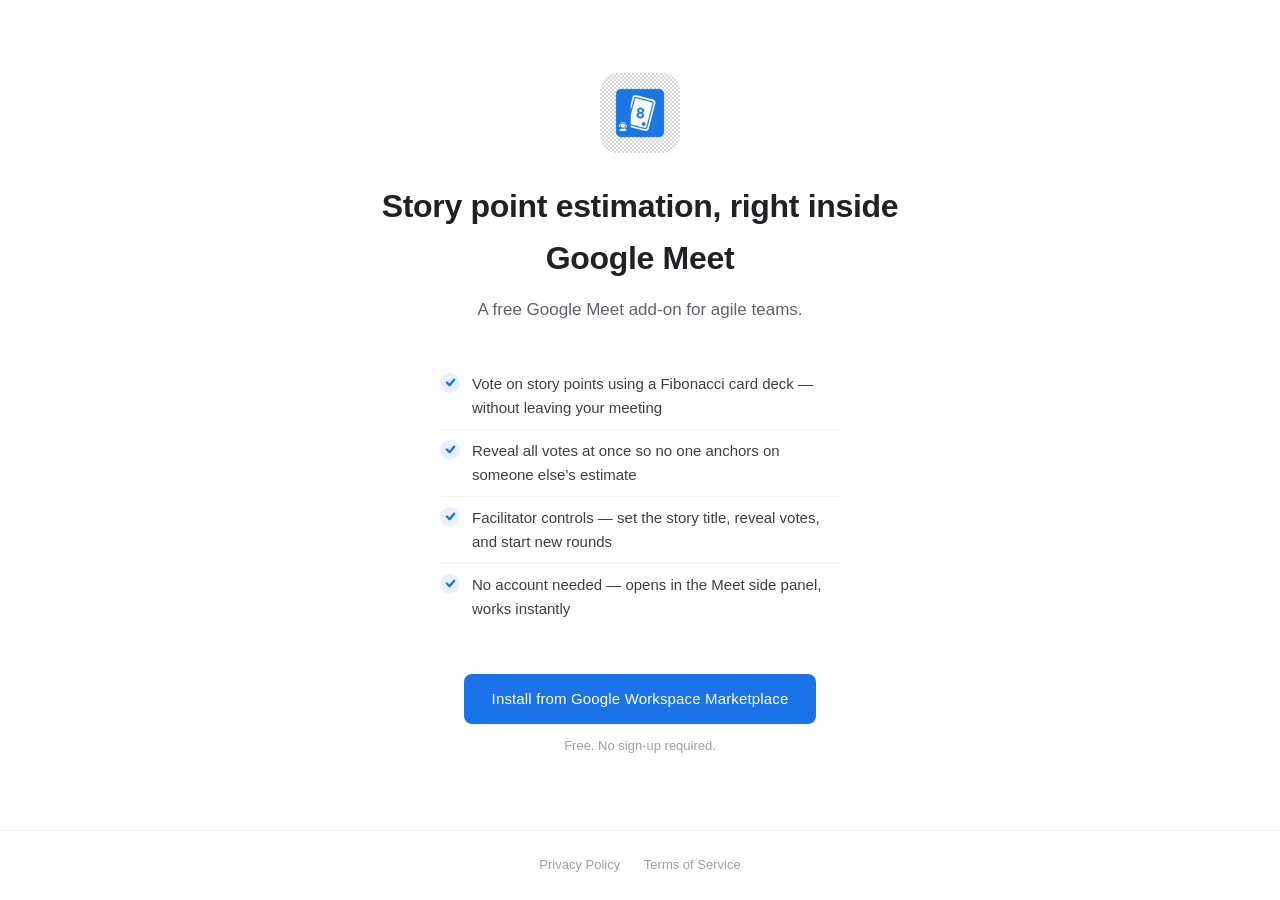
==== index.html @ 3f284678 "feat: add deployment documentation for Google Workspace Marketplace - Created a comprehensive guide " ====
<!doctype html>
<html lang="en">
  <head>
    <meta charset="UTF-8" />
    <meta name="viewport" content="width=device-width, initial-scale=1.0" />
    <title>Planning Poker — Agile Estimation Inside Google Meet</title>
    <style>
      *, *::before, *::after {
        box-sizing: border-box;
        margin: 0;
        padding: 0;
      }

      body {
        font-family: -apple-system, BlinkMacSystemFont, "Segoe UI", Roboto, sans-serif;
        background: #fff;
        color: #202124;
        line-height: 1.6;
        min-height: 100vh;
        display: flex;
        flex-direction: column;
      }

      /* ── Main content ── */
      main {
        flex: 1;
        display: flex;
        align-items: center;
        justify-content: center;
        padding: 64px 24px;
      }

      .card {
        max-width: 520px;
        width: 100%;
        text-align: center;
      }

      /* ── Logo ── */
      .logo {
        width: 80px;
        height: 80px;
        border-radius: 18px;
        margin: 0 auto 28px;
        display: block;
      }

      /* ── Headline ── */
      h1 {
        font-size: clamp(1.5rem, 4vw, 2rem);
        font-weight: 600;
        letter-spacing: -0.01em;
        color: #202124;
        margin-bottom: 12px;
      }

      .subtitle {
        font-size: 1.0625rem;
        color: #5f6368;
        margin-bottom: 40px;
      }

      /* ── Feature list ── */
      ul.features {
        list-style: none;
        text-align: left;
        display: inline-block;
        margin: 0 auto 44px;
        width: 100%;
        max-width: 400px;
      }

      ul.features li {
        display: flex;
        align-items: flex-start;
        gap: 12px;
        font-size: 0.9375rem;
        color: #3c4043;
        padding: 9px 0;
        border-bottom: 1px solid #f1f3f4;
      }

      ul.features li:last-child {
        border-bottom: none;
      }

      .check {
        flex-shrink: 0;
        width: 20px;
        height: 20px;
        background: #e8f0fe;
        border-radius: 50%;
        display: flex;
        align-items: center;
        justify-content: center;
        margin-top: 1px;
      }

      .check svg {
        width: 11px;
        height: 11px;
        stroke: #1a73e8;
        stroke-width: 2.5;
        fill: none;
        stroke-linecap: round;
        stroke-linejoin: round;
      }

      /* ── CTA button ── */
      .cta {
        display: inline-block;
        background: #1a73e8;
        color: #fff;
        font-size: 0.9375rem;
        font-weight: 500;
        text-decoration: none;
        padding: 13px 28px;
        border-radius: 8px;
        transition: background 0.15s;
        letter-spacing: 0.01em;
      }

      .cta:hover {
        background: #1557b0;
      }

      .cta:active {
        background: #1245a3;
      }

      .free-note {
        margin-top: 12px;
        font-size: 0.8125rem;
        color: #9aa0a6;
      }

      /* ── Footer ── */
      footer {
        text-align: center;
        padding: 24px;
        font-size: 0.8125rem;
        color: #9aa0a6;
        border-top: 1px solid #f1f3f4;
      }

      footer a {
        color: #9aa0a6;
        text-decoration: none;
        margin: 0 10px;
      }

      footer a:hover {
        color: #5f6368;
        text-decoration: underline;
      }

      /* ── Mobile ── */
      @media (max-width: 480px) {
        main {
          padding: 48px 20px;
        }

        .logo {
          width: 68px;
          height: 68px;
          border-radius: 15px;
          margin-bottom: 22px;
        }

        .cta {
          display: block;
          text-align: center;
        }
      }
    </style>
  </head>
  <body>
    <main>
      <div class="card">
        <img
          class="logo"
          src="/assets/logo-128x128.png"
          alt="Planning Poker logo"
          width="80"
          height="80"
        />

        <h1>Story point estimation, right inside Google Meet</h1>
        <p class="subtitle">A free Google Meet add-on for agile teams.</p>

        <ul class="features">
          <li>
            <span class="check" aria-hidden="true">
              <svg viewBox="0 0 12 12"><polyline points="2,6 5,9 10,3"/></svg>
            </span>
            Vote on story points using a Fibonacci card deck — without leaving your meeting
          </li>
          <li>
            <span class="check" aria-hidden="true">
              <svg viewBox="0 0 12 12"><polyline points="2,6 5,9 10,3"/></svg>
            </span>
            Reveal all votes at once so no one anchors on someone else's estimate
          </li>
          <li>
            <span class="check" aria-hidden="true">
              <svg viewBox="0 0 12 12"><polyline points="2,6 5,9 10,3"/></svg>
            </span>
            Facilitator controls — set the story title, reveal votes, and start new rounds
          </li>
          <li>
            <span class="check" aria-hidden="true">
              <svg viewBox="0 0 12 12"><polyline points="2,6 5,9 10,3"/></svg>
            </span>
            No account needed — opens in the Meet side panel, works instantly
          </li>
        </ul>

        <a class="cta" href="#">Install from Google Workspace Marketplace</a>
        <p class="free-note">Free. No sign-up required.</p>
      </div>
    </main>

    <footer>
      <a href="/privacy.html">Privacy Policy</a>
      <a href="/tos.html">Terms of Service</a>
    </footer>
  </body>
</html>
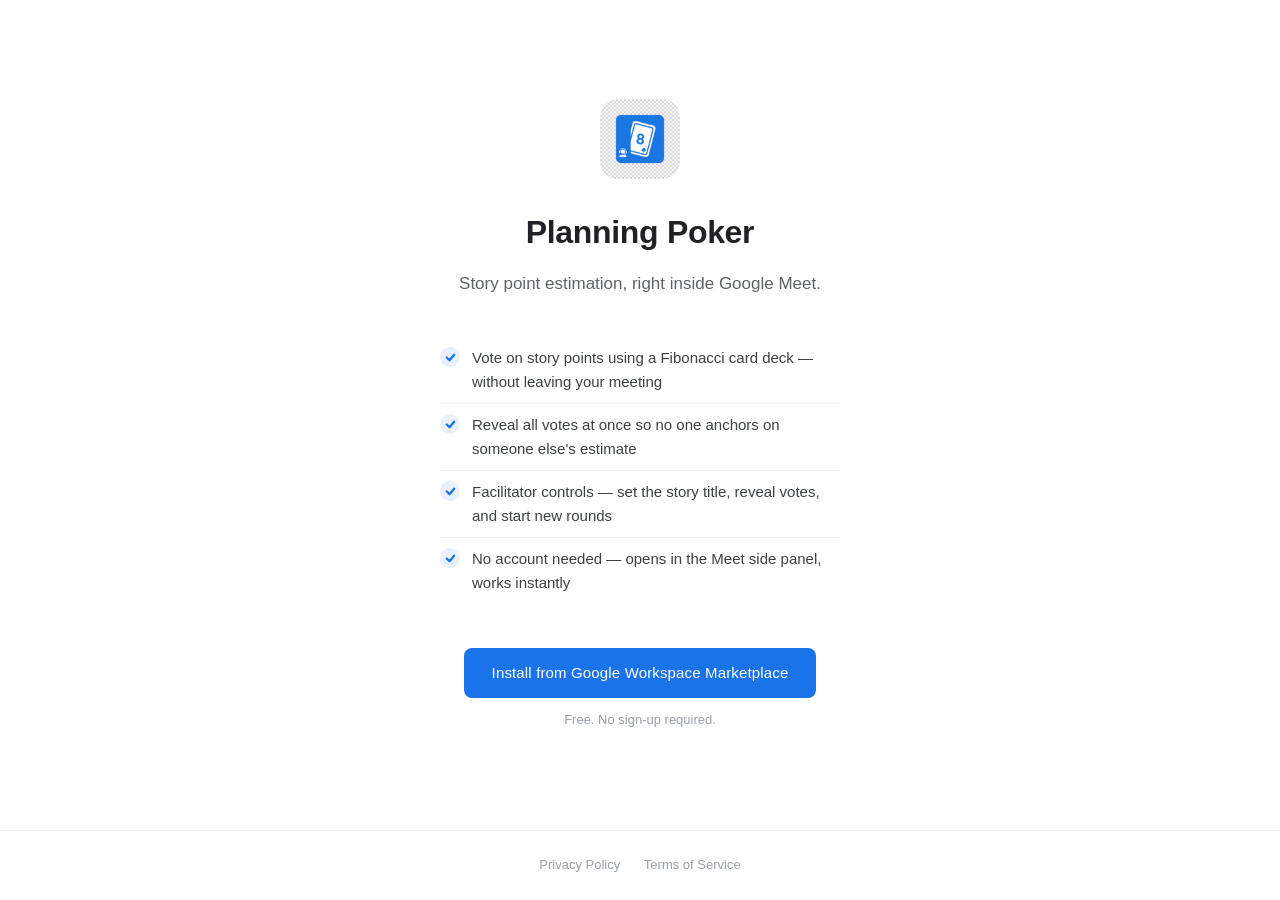
==== commit c7ead826: "fix: update title and subtitle in index.html for clarity" ====
--- a/index.html
+++ b/index.html
@@ -3,7 +3,7 @@
   <head>
     <meta charset="UTF-8" />
     <meta name="viewport" content="width=device-width, initial-scale=1.0" />
-    <title>Planning Poker — Agile Estimation Inside Google Meet</title>
+    <title>Planning Poker</title>
     <style>
       *, *::before, *::after {
         box-sizing: border-box;
@@ -185,8 +185,8 @@
           height="80"
         />
 
-        <h1>Story point estimation, right inside Google Meet</h1>
-        <p class="subtitle">A free Google Meet add-on for agile teams.</p>
+        <h1>Planning Poker</h1>
+        <p class="subtitle">Story point estimation, right inside Google Meet.</p>
 
         <ul class="features">
           <li>
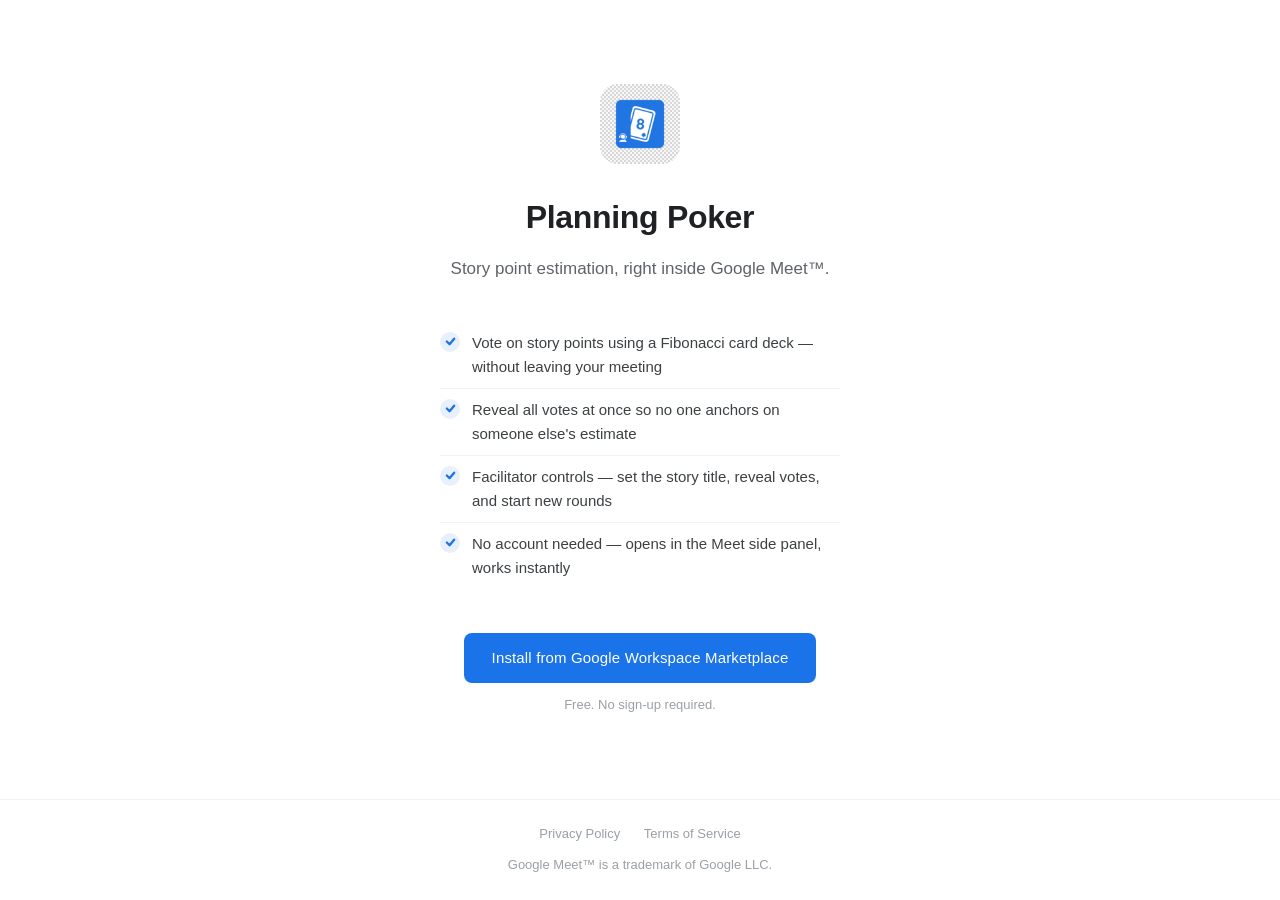
==== commit e93fc04d: "feat: add new logo sizes and update index.html for trademark notice" ====
--- a/index.html
+++ b/index.html
@@ -4,6 +4,7 @@
     <meta charset="UTF-8" />
     <meta name="viewport" content="width=device-width, initial-scale=1.0" />
     <title>Planning Poker</title>
+    <meta name="application-name" content="Planning Poker" />
     <style>
       *, *::before, *::after {
         box-sizing: border-box;
@@ -186,7 +187,7 @@
         />
 
         <h1>Planning Poker</h1>
-        <p class="subtitle">Story point estimation, right inside Google Meet.</p>
+        <p class="subtitle">Story point estimation, right inside Google Meet™.</p>
 
         <ul class="features">
           <li>
@@ -223,6 +224,7 @@
     <footer>
       <a href="/privacy.html">Privacy Policy</a>
       <a href="/tos.html">Terms of Service</a>
+      <p style="margin-top:10px;">Google Meet™ is a trademark of Google LLC.</p>
     </footer>
   </body>
 </html>
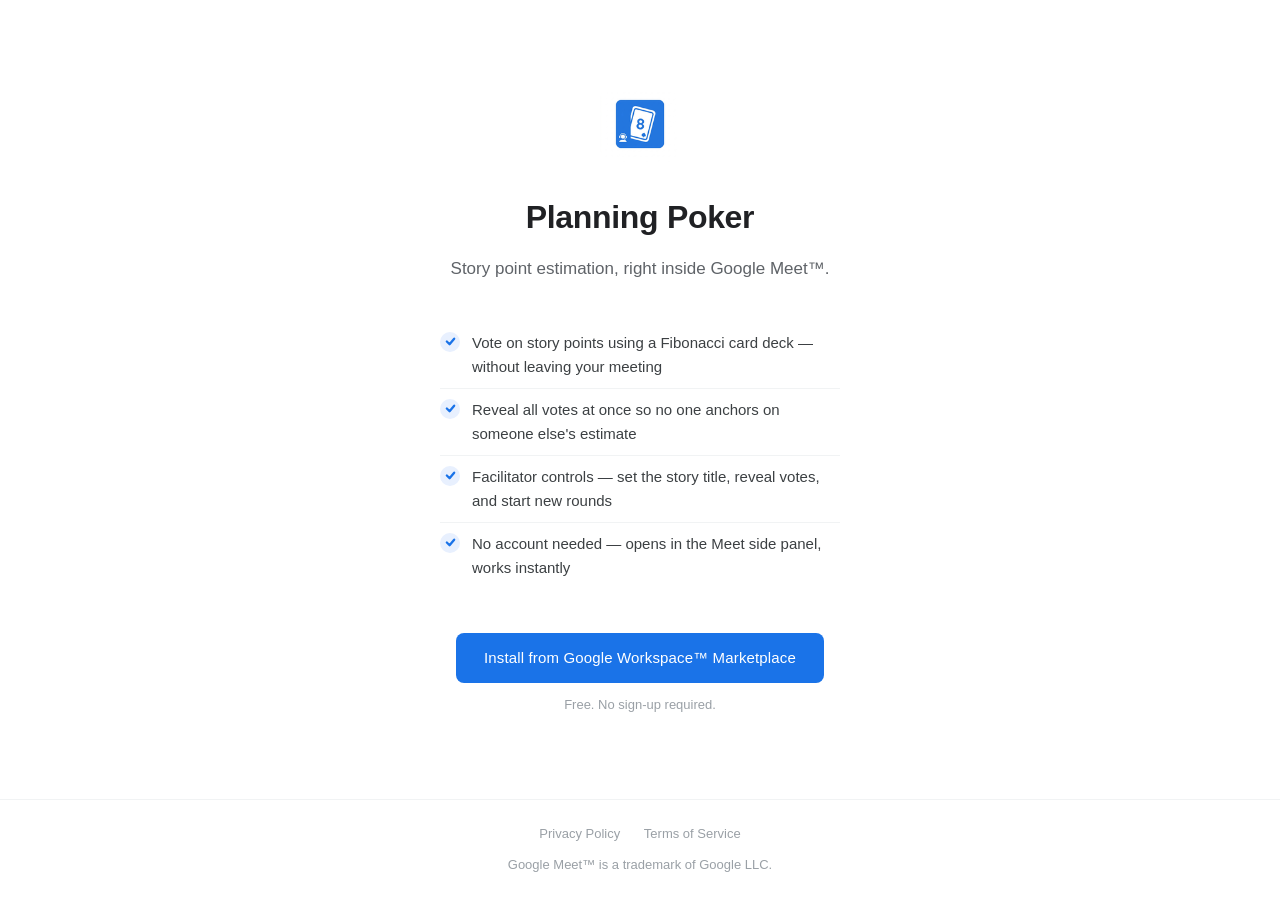
==== commit d7168d97: "fix: update link text to include trademark symbol for Google Workspace Marketplace" ====
--- a/index.html
+++ b/index.html
@@ -216,7 +216,7 @@
           </li>
         </ul>
 
-        <a class="cta" href="#">Install from Google Workspace Marketplace</a>
+        <a class="cta" href="#">Install from Google Workspace™ Marketplace</a>
         <p class="free-note">Free. No sign-up required.</p>
       </div>
     </main>
